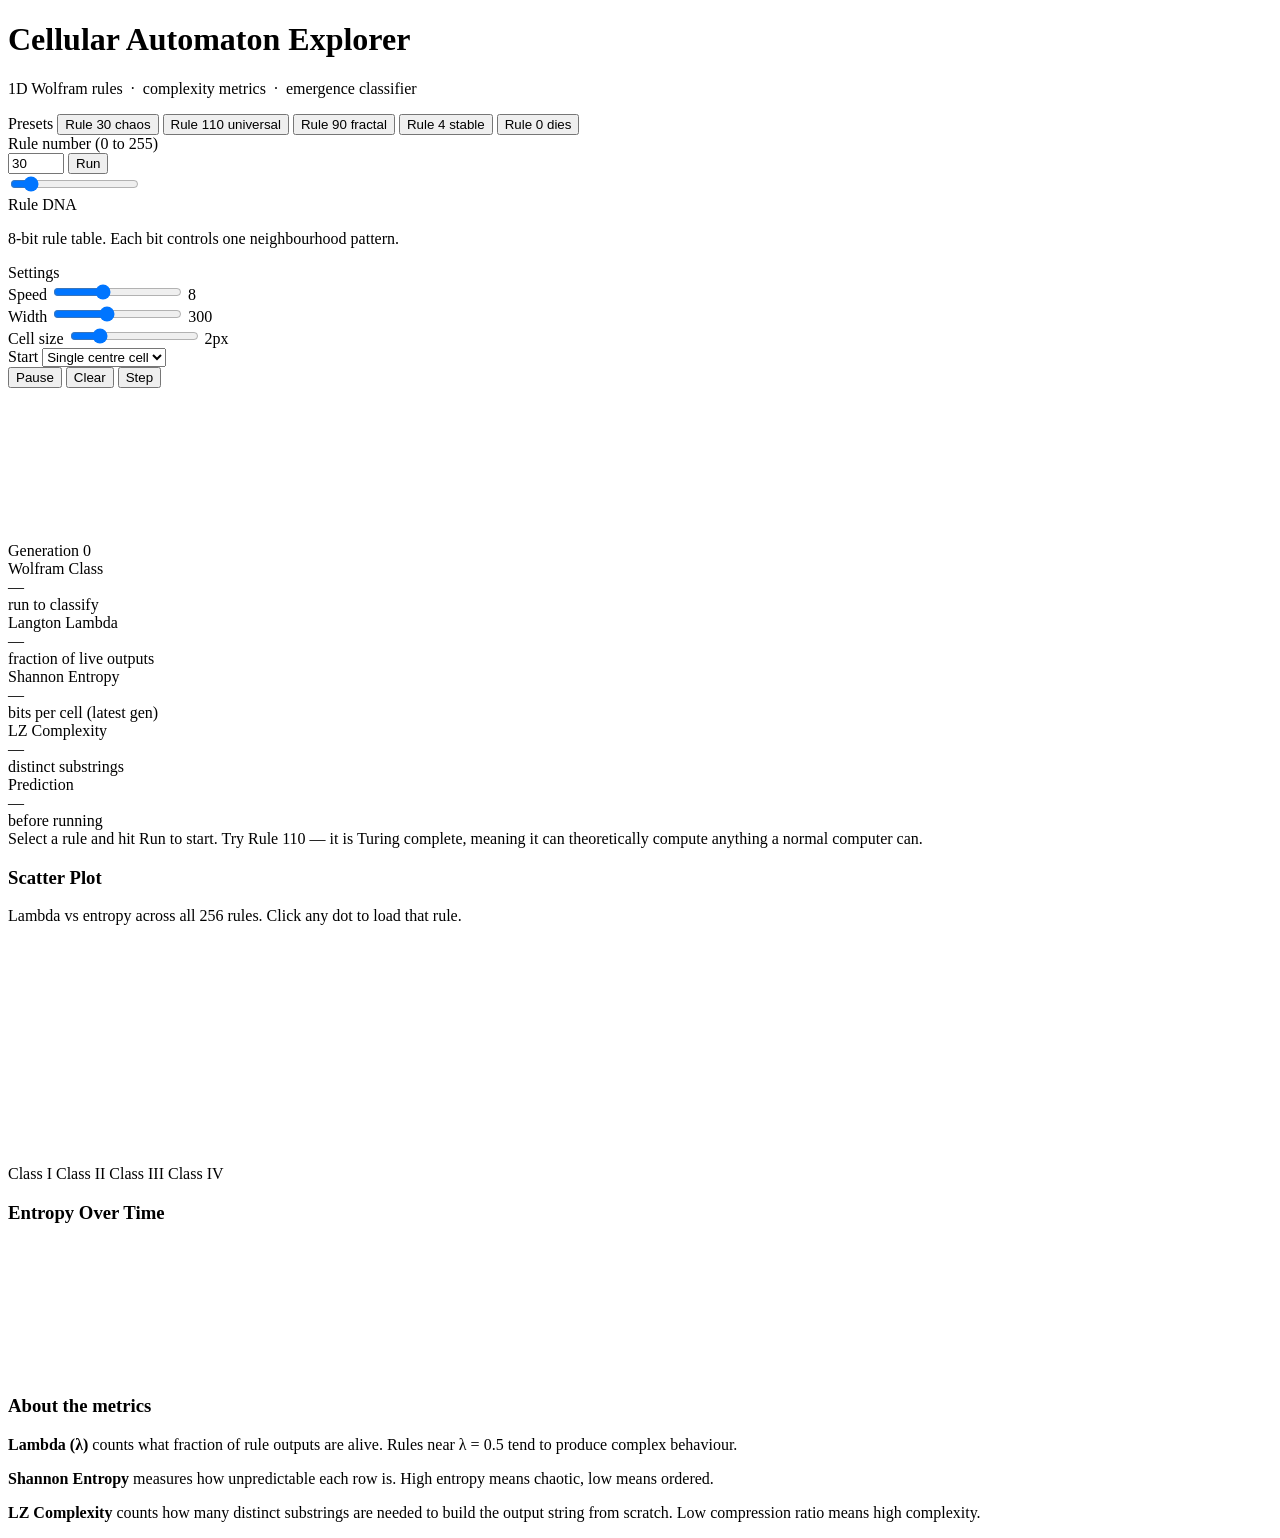
==== index.html @ dc4af724 "Rename index (10).html to index.html" ====
<!DOCTYPE html>
<html lang="en">
<head>
  <meta charset="UTF-8" />
  <meta name="viewport" content="width=device-width, initial-scale=1.0" />
  <title>Cellular Automaton Explorer</title>
  <link rel="stylesheet" href="style.css" />
</head>
<body>

<div id="page">

  <header>
    <div id="header-left">
      <h1>Cellular Automaton Explorer</h1>
      <p class="tagline">1D Wolfram rules &nbsp;·&nbsp; complexity metrics &nbsp;·&nbsp; emergence classifier</p>
    </div>
    <div id="header-right">
      <div class="preset-group">
        <span class="preset-label">Presets</span>
        <button class="preset-btn" data-rule="30">Rule 30 <span class="preset-note">chaos</span></button>
        <button class="preset-btn" data-rule="110">Rule 110 <span class="preset-note">universal</span></button>
        <button class="preset-btn" data-rule="90">Rule 90 <span class="preset-note">fractal</span></button>
        <button class="preset-btn" data-rule="4">Rule 4 <span class="preset-note">stable</span></button>
        <button class="preset-btn" data-rule="0">Rule 0 <span class="preset-note">dies</span></button>
      </div>
    </div>
  </header>

  <div id="main-layout">

    <aside id="controls">

      <section class="control-block">
        <label class="control-label">Rule number (0 to 255)</label>
        <div class="rule-input-row">
          <input type="number" id="rule-input" min="0" max="255" value="30" />
          <button id="run-btn">Run</button>
        </div>
        <input type="range" id="rule-slider" min="0" max="255" value="30" />
      </section>

      <section class="control-block">
        <label class="control-label">Rule DNA</label>
        <div id="rule-dna"></div>
        <p class="dna-caption">8-bit rule table. Each bit controls one neighbourhood pattern.</p>
      </section>

      <section class="control-block">
        <label class="control-label">Settings</label>
        <div class="setting-row">
          <span>Speed</span>
          <input type="range" id="speed-slider" min="1" max="20" value="8" />
          <span id="speed-val">8</span>
        </div>
        <div class="setting-row">
          <span>Width</span>
          <input type="range" id="width-slider" min="100" max="600" value="300" step="50" />
          <span id="width-val">300</span>
        </div>
        <div class="setting-row">
          <span>Cell size</span>
          <input type="range" id="cell-slider" min="1" max="6" value="2" />
          <span id="cell-val">2px</span>
        </div>
        <div class="setting-row">
          <span>Start</span>
          <select id="init-select">
            <option value="single">Single centre cell</option>
            <option value="random">Random</option>
            <option value="pattern">Alternating</option>
          </select>
        </div>
      </section>

      <section class="control-block">
        <div class="btn-row">
          <button id="pause-btn">Pause</button>
          <button id="clear-btn">Clear</button>
          <button id="step-btn">Step</button>
        </div>
      </section>

    </aside>

    <div id="centre">

      <div id="canvas-wrap">
        <canvas id="ca-canvas"></canvas>
        <div id="gen-counter">Generation <span id="gen-num">0</span></div>
      </div>

      <div id="metrics-row">
        <div class="metric-card" id="card-class">
          <div class="metric-title">Wolfram Class</div>
          <div class="metric-val" id="val-class">—</div>
          <div class="metric-sub" id="sub-class">run to classify</div>
        </div>
        <div class="metric-card">
          <div class="metric-title">Langton Lambda</div>
          <div class="metric-val" id="val-lambda">—</div>
          <div class="metric-sub" id="sub-lambda">fraction of live outputs</div>
        </div>
        <div class="metric-card">
          <div class="metric-title">Shannon Entropy</div>
          <div class="metric-val" id="val-entropy">—</div>
          <div class="metric-sub" id="sub-entropy">bits per cell (latest gen)</div>
        </div>
        <div class="metric-card">
          <div class="metric-title">LZ Complexity</div>
          <div class="metric-val" id="val-lz">—</div>
          <div class="metric-sub" id="sub-lz">distinct substrings</div>
        </div>
        <div class="metric-card">
          <div class="metric-title">Prediction</div>
          <div class="metric-val" id="val-pred">—</div>
          <div class="metric-sub" id="sub-pred">before running</div>
        </div>
      </div>

      <div id="explanation-box">
        <div id="explanation-text">Select a rule and hit Run to start. Try Rule 110 — it is Turing complete, meaning it can theoretically compute anything a normal computer can.</div>
      </div>

    </div>

    <div id="right-panel">

      <section class="panel-block">
        <h3>Scatter Plot</h3>
        <p class="panel-caption">Lambda vs entropy across all 256 rules. Click any dot to load that rule.</p>
        <canvas id="scatter-canvas" width="260" height="220"></canvas>
        <div id="scatter-legend">
          <span class="leg-item class-I">Class I</span>
          <span class="leg-item class-II">Class II</span>
          <span class="leg-item class-III">Class III</span>
          <span class="leg-item class-IV">Class IV</span>
        </div>
      </section>

      <section class="panel-block">
        <h3>Entropy Over Time</h3>
        <canvas id="entropy-canvas" width="260" height="130"></canvas>
      </section>

      <section class="panel-block">
        <h3>About the metrics</h3>
        <div class="info-text">
          <p><strong>Lambda (λ)</strong> counts what fraction of rule outputs are alive. Rules near λ = 0.5 tend to produce complex behaviour.</p>
          <p><strong>Shannon Entropy</strong> measures how unpredictable each row is. High entropy means chaotic, low means ordered.</p>
          <p><strong>LZ Complexity</strong> counts how many distinct substrings are needed to build the output string from scratch. Low compression ratio means high complexity.</p>
        </div>
      </section>

    </div>

  </div>

</div>

<script src="metrics.js"></script>
<script src="main.js"></script>
</body>
</html>
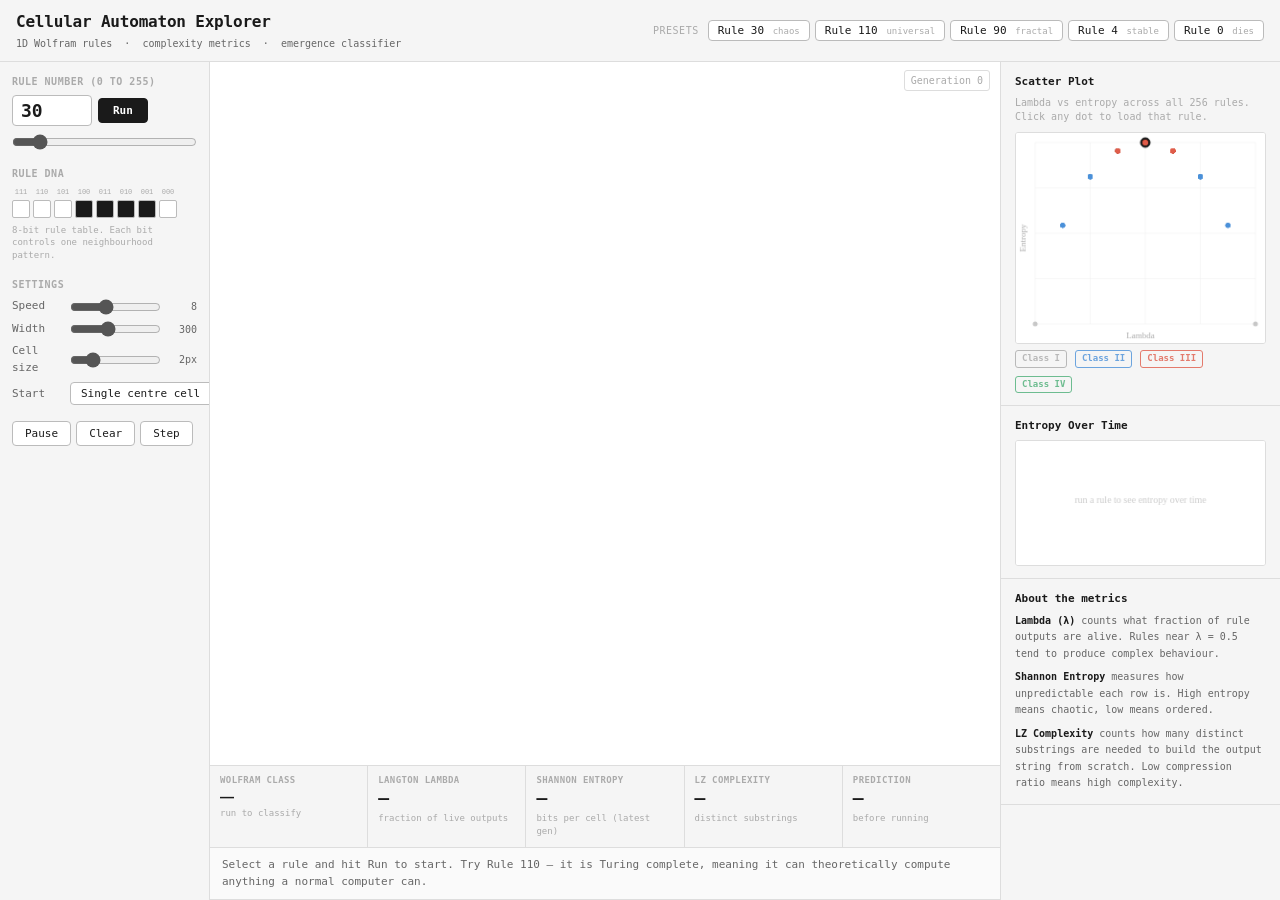
==== commit fcace86c: "Change title to 'cellular automaton explorer!!!!!'" ====
--- a/index.html
+++ b/index.html
@@ -3,7 +3,7 @@
 <head>
   <meta charset="UTF-8" />
   <meta name="viewport" content="width=device-width, initial-scale=1.0" />
-  <title>Cellular Automaton Explorer</title>
+  <title>cellular automaton explorer!!!!!</title>
   <link rel="stylesheet" href="style.css" />
 </head>
 <body>
--- a/style.css
+++ b/style.css
@@ -0,0 +1,416 @@
+*, *::before, *::after {
+  box-sizing: border-box;
+  margin: 0;
+  padding: 0;
+}
+
+:root {
+  --bg: #ffffff;
+  --bg-panel: #f5f5f5;
+  --bg-card: #efefef;
+  --border: #ddd;
+  --border-dark: #bbb;
+  --text: #1a1a1a;
+  --text-muted: #666;
+  --text-faint: #aaa;
+  --accent: #1a1a1a;
+
+  --class-I:   #aaaaaa;
+  --class-II:  #4a90d9;
+  --class-III: #e05c4a;
+  --class-IV:  #4caf77;
+}
+
+html, body {
+  height: 100%;
+  background: var(--bg);
+}
+
+body {
+  font-family: 'JetBrains Mono', 'Consolas', monospace;
+  font-size: 12px;
+  color: var(--text);
+  line-height: 1.5;
+}
+
+#page {
+  display: flex;
+  flex-direction: column;
+  height: 100vh;
+  overflow: hidden;
+}
+
+header {
+  display: flex;
+  align-items: center;
+  justify-content: space-between;
+  flex-wrap: wrap;
+  gap: 10px;
+  padding: 10px 16px;
+  border-bottom: 1px solid var(--border);
+  background: var(--bg-panel);
+  flex-shrink: 0;
+}
+
+header h1 {
+  font-size: 16px;
+  font-weight: 700;
+  letter-spacing: -0.2px;
+}
+
+.tagline {
+  font-size: 10px;
+  color: var(--text-muted);
+  margin-top: 2px;
+}
+
+.preset-group {
+  display: flex;
+  align-items: center;
+  gap: 5px;
+  flex-wrap: wrap;
+}
+
+.preset-label {
+  font-size: 10px;
+  color: var(--text-faint);
+  text-transform: uppercase;
+  letter-spacing: 0.5px;
+  margin-right: 4px;
+}
+
+.preset-btn {
+  font-family: inherit;
+  font-size: 11px;
+  padding: 3px 9px;
+  border: 1px solid var(--border-dark);
+  border-radius: 4px;
+  background: white;
+  cursor: pointer;
+  color: var(--text);
+  transition: background 0.1s;
+}
+
+.preset-btn:hover { background: var(--bg-card); }
+
+.preset-btn .preset-note {
+  font-size: 9px;
+  color: var(--text-faint);
+  margin-left: 2px;
+}
+
+#main-layout {
+  display: flex;
+  flex: 1;
+  overflow: hidden;
+  gap: 0;
+}
+
+aside#controls {
+  width: 210px;
+  flex-shrink: 0;
+  border-right: 1px solid var(--border);
+  background: var(--bg-panel);
+  overflow-y: auto;
+  padding: 12px 12px;
+  display: flex;
+  flex-direction: column;
+  gap: 16px;
+}
+
+.control-block {
+  display: flex;
+  flex-direction: column;
+  gap: 6px;
+}
+
+.control-label {
+  font-size: 10px;
+  font-weight: 700;
+  text-transform: uppercase;
+  letter-spacing: 0.5px;
+  color: var(--text-faint);
+}
+
+.rule-input-row {
+  display: flex;
+  gap: 6px;
+  align-items: center;
+}
+
+input[type="number"] {
+  font-family: inherit;
+  font-size: 18px;
+  font-weight: 700;
+  width: 80px;
+  padding: 4px 8px;
+  border: 1px solid var(--border-dark);
+  border-radius: 4px;
+  background: white;
+  color: var(--text);
+}
+
+input[type="range"] {
+  width: 100%;
+  accent-color: #555;
+  cursor: pointer;
+}
+
+#rule-slider { margin-top: 2px; }
+
+button {
+  font-family: inherit;
+  font-size: 11px;
+  padding: 5px 12px;
+  border: 1px solid var(--border-dark);
+  border-radius: 4px;
+  background: white;
+  cursor: pointer;
+  color: var(--text);
+  transition: background 0.1s, transform 0.08s;
+}
+
+button:hover  { background: var(--bg-card); }
+button:active { transform: scale(0.97); }
+
+#run-btn {
+  font-weight: 700;
+  background: #1a1a1a;
+  color: white;
+  border-color: #1a1a1a;
+  padding: 5px 14px;
+}
+
+#run-btn:hover { background: #333; }
+
+.btn-row {
+  display: flex;
+  gap: 5px;
+  flex-wrap: wrap;
+}
+
+.setting-row {
+  display: flex;
+  align-items: center;
+  gap: 6px;
+  font-size: 11px;
+  color: var(--text-muted);
+}
+
+.setting-row span:first-child { width: 52px; flex-shrink: 0; }
+.setting-row span:last-child  { width: 30px; text-align: right; flex-shrink: 0; font-size: 10px; }
+.setting-row input[type="range"] { flex: 1; }
+
+select {
+  font-family: inherit;
+  font-size: 11px;
+  padding: 3px 6px;
+  border: 1px solid var(--border-dark);
+  border-radius: 4px;
+  background: white;
+  color: var(--text);
+  cursor: pointer;
+  flex: 1;
+}
+
+#rule-dna {
+  display: flex;
+  gap: 3px;
+  flex-wrap: wrap;
+}
+
+.dna-bit {
+  display: flex;
+  flex-direction: column;
+  align-items: center;
+  gap: 2px;
+}
+
+.dna-neighbourhood {
+  font-size: 7px;
+  color: var(--text-faint);
+  font-family: 'Courier New', monospace;
+  letter-spacing: 0;
+}
+
+.dna-cell {
+  width: 18px;
+  height: 18px;
+  border-radius: 2px;
+  border: 1px solid var(--border-dark);
+  transition: background 0.2s;
+}
+
+.dna-cell.alive  { background: #1a1a1a; }
+.dna-cell.dead   { background: #ffffff; }
+
+.dna-caption {
+  font-size: 9px;
+  color: var(--text-faint);
+  line-height: 1.4;
+}
+
+#centre {
+  flex: 1;
+  display: flex;
+  flex-direction: column;
+  overflow: hidden;
+  min-width: 0;
+}
+
+#canvas-wrap {
+  flex: 1;
+  overflow: auto;
+  background: #ffffff;
+  position: relative;
+  border-bottom: 1px solid var(--border);
+}
+
+#ca-canvas {
+  display: block;
+  image-rendering: pixelated;
+}
+
+#gen-counter {
+  position: absolute;
+  top: 8px;
+  right: 10px;
+  font-size: 10px;
+  color: var(--text-faint);
+  background: rgba(255,255,255,0.8);
+  padding: 2px 6px;
+  border-radius: 3px;
+  border: 1px solid var(--border);
+  pointer-events: none;
+}
+
+#metrics-row {
+  display: flex;
+  gap: 0;
+  border-bottom: 1px solid var(--border);
+  flex-shrink: 0;
+}
+
+.metric-card {
+  flex: 1;
+  padding: 8px 10px;
+  border-right: 1px solid var(--border);
+  background: var(--bg-panel);
+}
+
+.metric-card:last-child { border-right: none; }
+
+.metric-title {
+  font-size: 9px;
+  font-weight: 700;
+  text-transform: uppercase;
+  letter-spacing: 0.4px;
+  color: var(--text-faint);
+  margin-bottom: 2px;
+}
+
+.metric-val {
+  font-size: 18px;
+  font-weight: 700;
+  color: var(--text);
+  line-height: 1.2;
+  font-family: 'Courier New', monospace;
+}
+
+.metric-sub {
+  font-size: 9px;
+  color: var(--text-faint);
+  margin-top: 1px;
+}
+
+#card-class .metric-val { font-family: 'Verdana', sans-serif; font-size: 14px; }
+
+.class-label-I   { color: var(--class-I);   }
+.class-label-II  { color: var(--class-II);  }
+.class-label-III { color: var(--class-III); }
+.class-label-IV  { color: var(--class-IV);  }
+
+#explanation-box {
+  padding: 8px 12px;
+  background: #fafafa;
+  border-bottom: 1px solid var(--border);
+  flex-shrink: 0;
+}
+
+#explanation-text {
+  font-size: 11px;
+  color: var(--text-muted);
+  line-height: 1.6;
+}
+
+#right-panel {
+  width: 280px;
+  flex-shrink: 0;
+  border-left: 1px solid var(--border);
+  background: var(--bg-panel);
+  overflow-y: auto;
+  display: flex;
+  flex-direction: column;
+  gap: 0;
+}
+
+.panel-block {
+  padding: 12px 14px;
+  border-bottom: 1px solid var(--border);
+}
+
+.panel-block h3 {
+  font-size: 11px;
+  font-weight: 700;
+  margin-bottom: 5px;
+  color: var(--text);
+}
+
+.panel-caption {
+  font-size: 10px;
+  color: var(--text-faint);
+  margin-bottom: 8px;
+  line-height: 1.4;
+}
+
+#scatter-canvas, #entropy-canvas {
+  display: block;
+  border: 1px solid var(--border);
+  border-radius: 3px;
+  background: white;
+  cursor: crosshair;
+  width: 100%;
+  height: auto;
+}
+
+#scatter-legend {
+  display: flex;
+  gap: 8px;
+  margin-top: 6px;
+  flex-wrap: wrap;
+}
+
+.leg-item {
+  font-size: 9px;
+  font-weight: 700;
+  padding: 1px 6px;
+  border-radius: 3px;
+  border: 1px solid currentColor;
+  opacity: 0.8;
+}
+
+.leg-item.class-I   { color: var(--class-I);   }
+.leg-item.class-II  { color: var(--class-II);  }
+.leg-item.class-III { color: var(--class-III); }
+.leg-item.class-IV  { color: var(--class-IV);  }
+
+.info-text {
+  font-size: 10px;
+  color: var(--text-muted);
+  line-height: 1.65;
+  display: flex;
+  flex-direction: column;
+  gap: 7px;
+}
+
+.info-text strong { color: var(--text); }
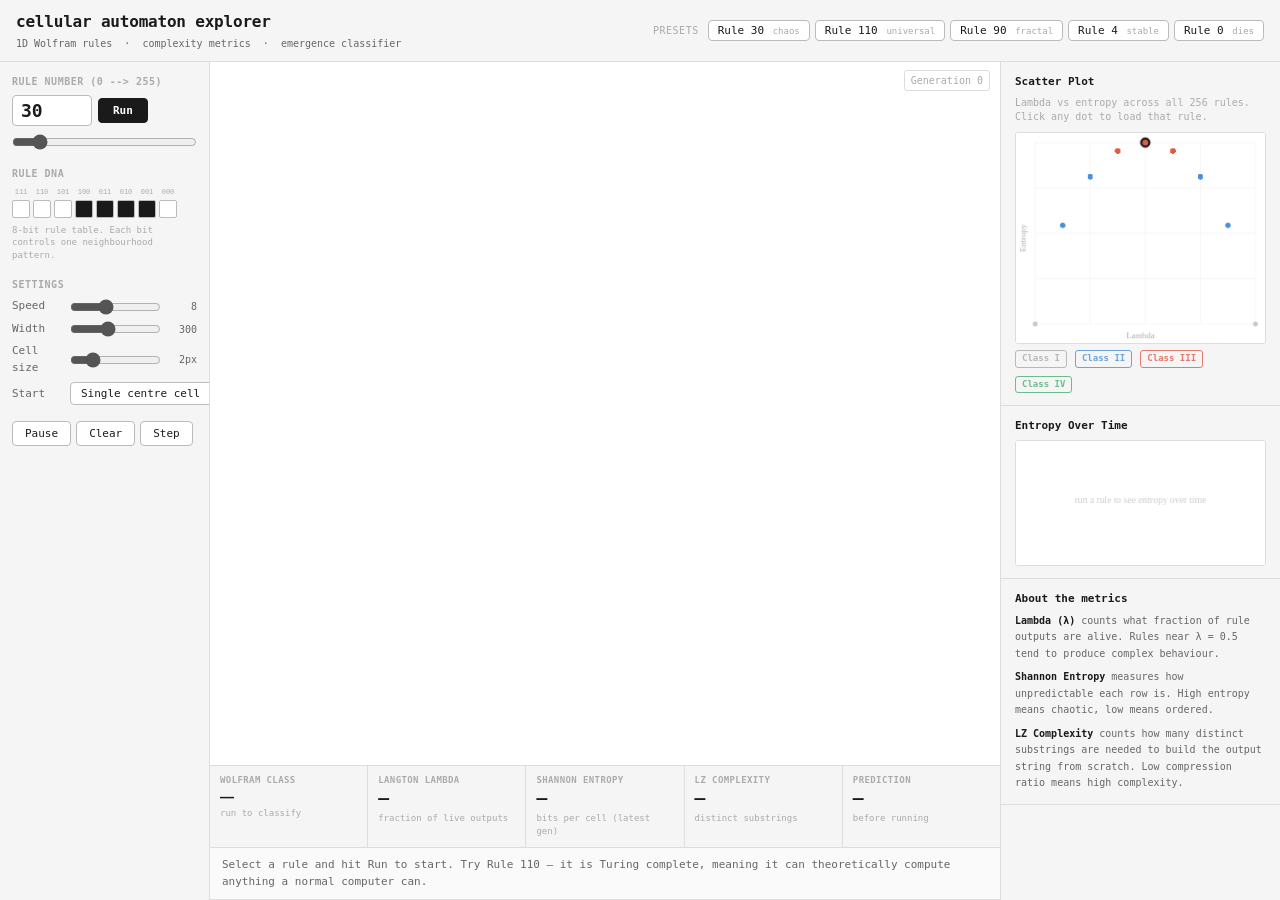
==== commit 54aa0831: "Fix capitalization in title and labels" ====
--- a/index.html
+++ b/index.html
@@ -3,7 +3,7 @@
 <head>
   <meta charset="UTF-8" />
   <meta name="viewport" content="width=device-width, initial-scale=1.0" />
-  <title>cellular automaton explorer!!!!!</title>
+  <title>Cellular Automaton Explorer</title>
   <link rel="stylesheet" href="style.css" />
 </head>
 <body>
@@ -12,7 +12,7 @@
 
   <header>
     <div id="header-left">
-      <h1>Cellular Automaton Explorer</h1>
+      <h1>cellular automaton explorer</h1>
       <p class="tagline">1D Wolfram rules &nbsp;·&nbsp; complexity metrics &nbsp;·&nbsp; emergence classifier</p>
     </div>
     <div id="header-right">
@@ -32,7 +32,7 @@
     <aside id="controls">
 
       <section class="control-block">
-        <label class="control-label">Rule number (0 to 255)</label>
+        <label class="control-label">rule number (0 --> 255)</label>
         <div class="rule-input-row">
           <input type="number" id="rule-input" min="0" max="255" value="30" />
           <button id="run-btn">Run</button>
@@ -107,7 +107,7 @@
           <div class="metric-sub" id="sub-entropy">bits per cell (latest gen)</div>
         </div>
         <div class="metric-card">
-          <div class="metric-title">LZ Complexity</div>
+          <div class="metric-title">LZ complexity</div>
           <div class="metric-val" id="val-lz">—</div>
           <div class="metric-sub" id="sub-lz">distinct substrings</div>
         </div>
